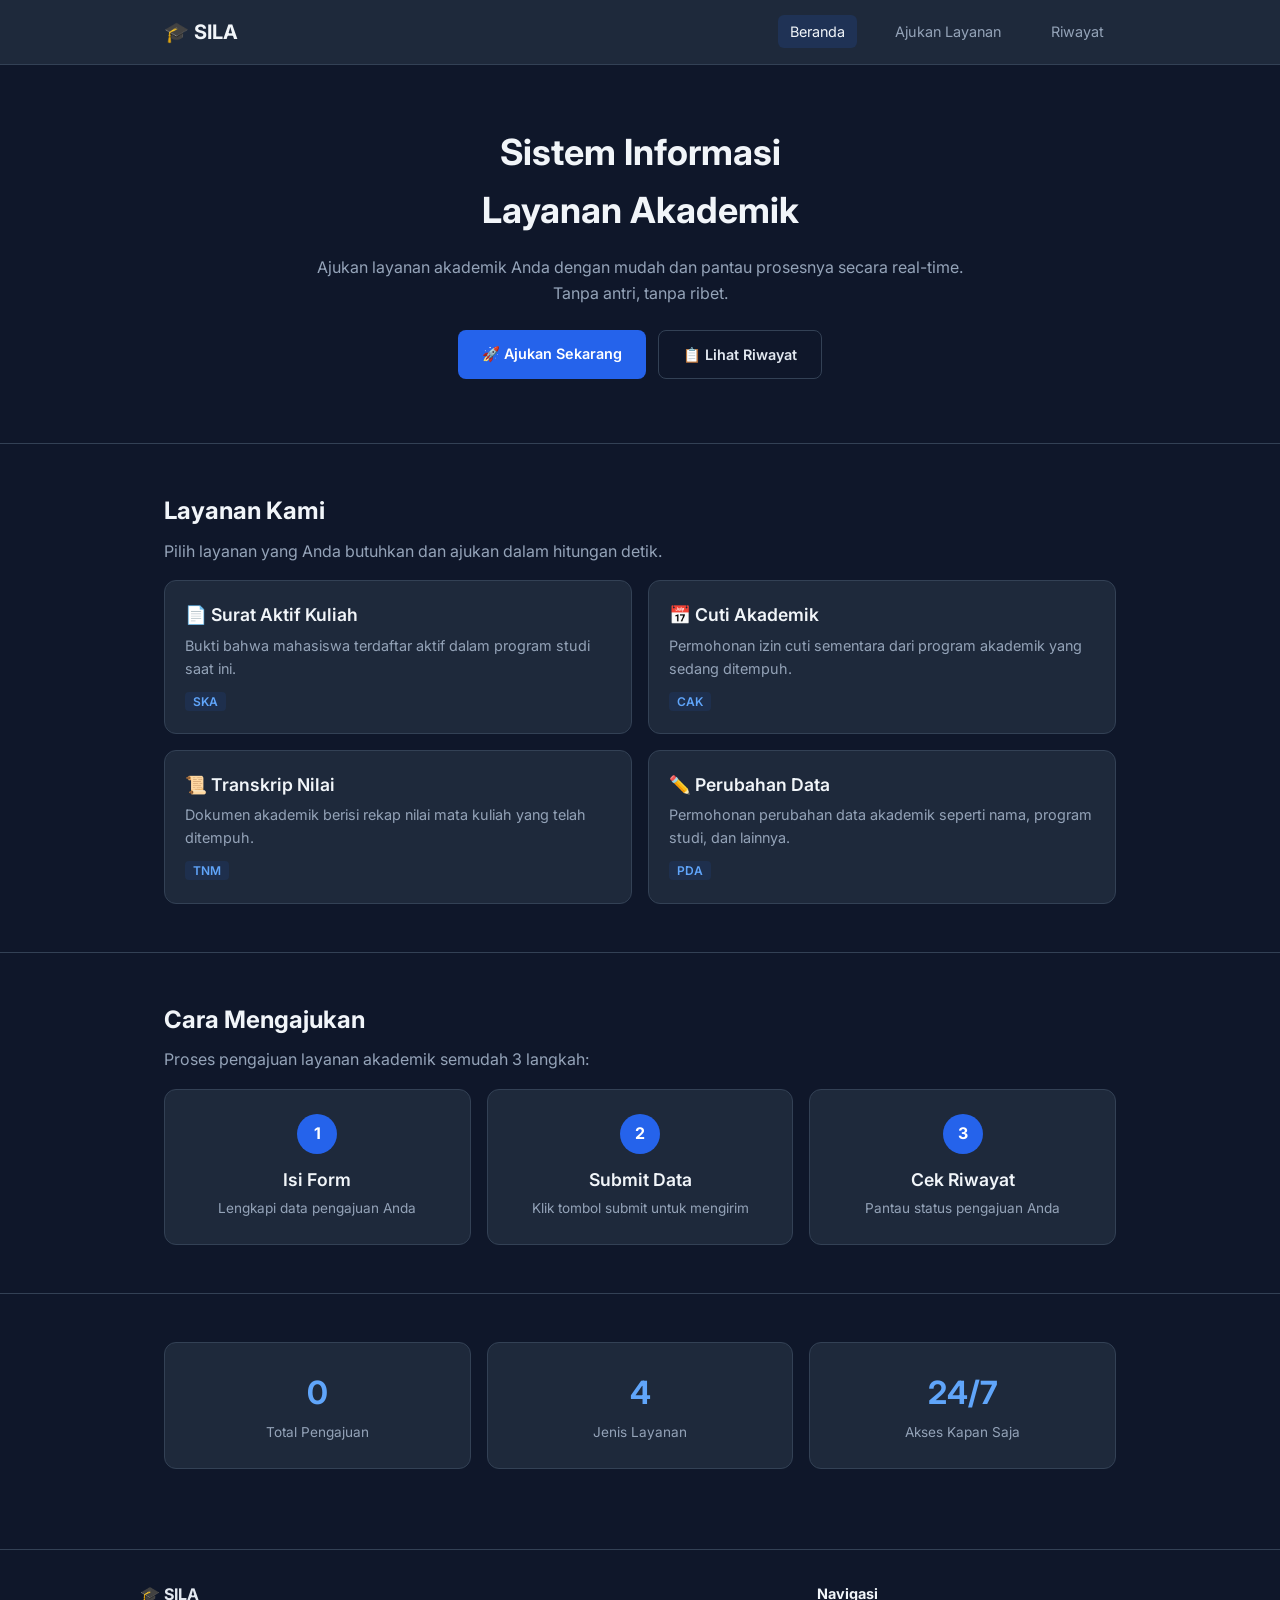
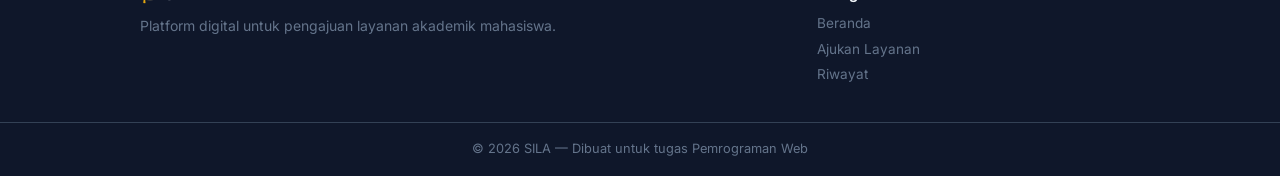
==== index.html @ 55ad385d "Setup Awal: Menambahkan file HTML dan CSS-M07" ====
<!DOCTYPE html>
<html lang="id">

<head>
    <meta charset="UTF-8">
    <meta name="viewport" content="width=device-width, initial-scale=1.0">
    <title>SILA — Sistem Informasi Layanan Akademik</title>
    <link rel="preconnect" href="https://fonts.googleapis.com">
    <link rel="preconnect" href="https://fonts.gstatic.com" crossorigin>
    <link href="https://fonts.googleapis.com/css2?family=Inter:wght@400;600;700&display=swap" rel="stylesheet">
    <link rel="stylesheet" href="css/style.css">
</head>

<body>

    <!-- Header & Navigasi -->
    <header class="navbar">
        <div class="container navbar-inner">
            <a href="index.html" class="logo">🎓 SILA</a>
            <input type="checkbox" id="navToggle" class="navToggle">
            <label for="navToggle" class="list-hamburger">
                <span></span>
                <span></span>
                <span></span>
            </label>
            <nav>
                <!-- Link -->
                <ul class="nav-menu">
                    <li><a href="index.html" class="active">Beranda</a></li>
                    <li><a href="layanan.html">Ajukan Layanan</a></li>
                    <li><a href="riwayat.html">Riwayat</a></li>
                </ul>
            </nav>
        </div>
    </header>

    <!-- KONTEN UTAMA -->
    <main>

        <!-- Section 1 : Hero -->
        <section class="hero">
            <div class="container">
                <h1>Sistem Informasi<br>Layanan Akademik</h1>
                <p>Ajukan layanan akademik Anda dengan mudah dan pantau prosesnya secara real-time.<br>Tanpa antri,
                    tanpa ribet.</p>

                <!-- Link Cepat -->
                <div class="hero-buttons">
                    <a href="layanan.html" class="btn btn-primary">🚀 Ajukan Sekarang</a>
                    <a href="riwayat.html" class="btn btn-outline">📋 Lihat Riwayat</a>
                </div>
            </div>
        </section>

        <!-- Section 2 : Daftar Layanan -->
        <section class="section">
            <div class="container">
                <h2>Layanan Kami</h2>
                <p class="section-desc">Pilih layanan yang Anda butuhkan dan ajukan dalam hitungan detik.</p>

                <!-- Article -->
                <div class="cards-grid">
                    <article class="card">
                        <h3>📄 Surat Aktif Kuliah</h3>
                        <p>Bukti bahwa mahasiswa terdaftar aktif dalam program studi saat ini.</p>
                        <span class="card-code">SKA</span>
                    </article>

                    <article class="card">
                        <h3>📅 Cuti Akademik</h3>
                        <p>Permohonan izin cuti sementara dari program akademik yang sedang ditempuh.</p>
                        <span class="card-code">CAK</span>
                    </article>

                    <article class="card">
                        <h3>📜 Transkrip Nilai</h3>
                        <p>Dokumen akademik berisi rekap nilai mata kuliah yang telah ditempuh.</p>
                        <span class="card-code">TNM</span>
                    </article>

                    <article class="card">
                        <h3>✏️ Perubahan Data</h3>
                        <p>Permohonan perubahan data akademik seperti nama, program studi, dan lainnya.</p>
                        <span class="card-code">PDA</span>
                    </article>
                </div>
            </div>
        </section>

        <!-- Section 3 : Cara Mengajukan -->
        <section class="section">
            <div class="container">
                <h2>Cara Mengajukan</h2>
                <p class="section-desc">Proses pengajuan layanan akademik semudah 3 langkah:</p>
                <div class="steps-grid">
                    <div class="step">
                        <div class="step-number">1</div>
                        <h3>Isi Form</h3>
                        <p>Lengkapi data pengajuan Anda</p>
                    </div>
                    <div class="step">
                        <div class="step-number">2</div>
                        <h3>Submit Data</h3>
                        <p>Klik tombol submit untuk mengirim</p>
                    </div>
                    <div class="step">
                        <div class="step-number">3</div>
                        <h3>Cek Riwayat</h3>
                        <p>Pantau status pengajuan Anda</p>
                    </div>
                </div>
            </div>
        </section>

        <!-- Section 4 : Statistik -->
        <section class="section">
            <div class="container">
                <div class="stats-grid">
                    <div class="stat">
                        <div class="stat-number">0</div>
                        <div class="stat-label">Total Pengajuan</div>
                    </div>
                    <div class="stat">
                        <div class="stat-number">4</div>
                        <div class="stat-label">Jenis Layanan</div>
                    </div>
                    <div class="stat">
                        <div class="stat-number">24/7</div>
                        <div class="stat-label">Akses Kapan Saja</div>
                    </div>
                </div>
            </div>
        </section>
    </main>
    <!-- Akhir Main -->

    <!-- FOOTER -->
    <footer class="footer">
        <div class="container footer-inner">
            <div>
                <strong>🎓 SILA</strong>
                <p>Platform digital untuk pengajuan layanan akademik mahasiswa.</p>
            </div>
            <div class="footer-nav">
                <h4>Navigasi</h4>
                <ul>
                    <li><a href="index.html">Beranda</a></li>
                    <li><a href="layanan.html">Ajukan Layanan</a></li>
                    <li><a href="riwayat.html">Riwayat</a></li>
                </ul>
            </div>
        </div>
        <div class="footer-bottom">
            <div class="container">
                <p>&copy; 2026 SILA — Dibuat untuk tugas Pemrograman Web</p>
            </div>
        </div>
    </footer>
</body>

</html>
---- css/style.css ----
/* ================================
   CSS DASAR — SILA
   ================================ */

* {
    margin: 0;
    padding: 0;
    box-sizing: border-box;
}

body {
    background-color: #0f172a;
    color: #e2e8f0;
    padding-top: 60px;
}

h1,
h2,
h3 {
    color: #f1f5f9;
}

a {
    color: #60a5fa;
    text-decoration: none;
}

a:hover {
    color: #93c5fd;
}

hr {
    border: none;
    border-top: 1px solid #334155;
}


/* ================================
   CSS LANJUTAN — SILA
   ================================ */

body {
    font-family: 'Inter', sans-serif;
    font-size: 16px;
    line-height: 1.6;
}

h1 {
    font-size: 2rem;
    font-weight: 700;
}

h2 {
    font-size: 1.5rem;
    font-weight: 700;
    margin-bottom: 8px;
}

h3 {
    font-size: 1.1rem;
    font-weight: 600;
    margin-bottom: 4px;
}

.section-desc {
    color: #94a3b8;
    margin-bottom: 16px;
}


/* ================================
   PAGE LAYOUT — SILA
   ================================ */

/* --------------------------------
   Container
   Membatasi lebar konten maksimum 1000px
   dan mengatur posisinya agar selalu
   di tengah halaman (margin: 0 auto).
   -------------------------------- */
.container {
    max-width: 1000px;
    margin: 0 auto;
    /* tengah horizontal */
    padding: 0 24px;
    /* ruang kiri & kanan */
}

/* --------------------------------
   Navbar (Bilah Navigasi) — menggunakan Flexbox
   Flexbox mengatur elemen anak secara baris (row).
   justify-content: space-between → logo kiri, nav kanan.
   align-items: center → sejajar secara vertikal.
   -------------------------------- */
.navbar {
    background-color: #1e293b;
    border-bottom: 1px solid #334155;
    padding: 16px 0;
    position: fixed;
    /* fungsinya biar menempel di layar */
    top: 0;
    left: 0;
    width: 100%;
    z-index: 1000;
}

.navbar-inner {
    display: flex;
    /* aktifkan flexbox */
    justify-content: space-between;
    /* logo vs menu berjauhan */
    align-items: center;
    /* sejajar vertikal */
}

/* Logo: teks brand di pojok kiri */
.logo {
    font-size: 1.25rem;
    font-weight: 700;
    color: #f1f5f9;
}

/* Link navigasi berwarna abu dan memberi jarak kiri */
nav a {
    margin-left: 16px;
    color: #94a3b8;
    font-size: 0.9rem;
}

/* Link aktif / hover jadi berwarna putih */
nav a:hover,
nav a.active {
    color: #f1f5f9;
}

/* --------------------------------
   Hero Section
   Bagian pembuka halaman yang mencolok,
   biasanya memuat judul besar dan tombol aksi.
   -------------------------------- */
.hero {
    padding: 64px 0;
    text-align: center;
    /* animasi M07 */
    Animation: fadeIn 0.6s ease;
}

.hero h1 {
    font-size: 2.25rem;
    /* = 36px, ukuran besar */
    margin-bottom: 16px;
}

.hero p {
    color: #94a3b8;
    margin-bottom: 24px;
}

/* --------------------------------
   Tombol (Buttons)
   .btn    → gaya dasar semua tombol.
   .btn-primary → tombol utama (biru, solid).
   .btn-outline → tombol sekunder (hanya border).
   -------------------------------- */
.hero-buttons {
    display: flex;
    justify-content: center;
    gap: 12px;
    /* jarak antar tombol */
}

.btn {
    display: inline-block;
    padding: 12px 24px;
    border-radius: 8px;
    font-size: 0.9rem;
    font-weight: 600;

    /* transisi m07 */
    transition: background-color 0.3s, color 0.3s, transform 0.2s;

}

/* Tombol solid biru */
.btn-primary {
    background-color: #2563eb;
    color: #fff;
}

.btn-primary:hover {
    background-color: #1d4ed8;
    /* biru lebih gelap saat hover */
    color: #fff;
}

/* Tombol outline (hanya border, tanpa background) */
.btn-outline {
    border: 1px solid #334155;
    color: #e2e8f0;
}

.btn-outline:hover {
    background-color: #1e293b;
    color: #f1f5f9;
}

/* Blok konten dengan garis atas sebagai pemisah antar section */
.section {
    padding: 48px 0;
    border-top: 1px solid #334155;
}

/* --------------------------------
   Cards Grid — menggunakan CSS Grid
   grid-template-columns: 1fr 1fr → 2 kolom sama lebar.
   gap: jarak antar kartu.
   -------------------------------- */
.cards-grid {
    display: grid;
    grid-template-columns: 1fr 1fr;
    /* 2 kolom */
    gap: 16px;
    margin-top: 16px;
}

/* Kartu individual */
.card {
    background-color: #1e293b;
    border: 1px solid #334155;
    border-radius: 12px;
    padding: 20px;

    /* transisi m07 */
    transition: border-color 0.3s, transform 0.2s;
}

.card:hover {
    background-color: #475569;
    transform: translateY(-2px);
    /* menggeser sedikit ke atas (melayang) */
}


.card p {
    color: #94a3b8;
    font-size: 0.9rem;
    margin-bottom: 8px;
}

/* Badge kode kecil berwarna biru di dalam kartu */
.card-code {
    font-size: 0.75rem;
    font-weight: 600;
    color: #60a5fa;
    background-color: rgba(37, 99, 235, 0.1);
    /* biru transparan */
    padding: 2px 8px;
    border-radius: 4px;
}

/* --------------------------------
   Steps Grid — menggunakan Flexbox
   flex: 1 berarti setiap .step mengambil
   lebar yang sama (membagi ruang secara merata).
   -------------------------------- */
.steps-grid {
    display: flex;
    gap: 16px;
    margin-top: 16px;
}

.step {
    flex: 1;
    /* lebar sama rata */
    text-align: center;
    background-color: #1e293b;
    border: 1px solid #334155;
    border-radius: 12px;
    padding: 24px 16px;
}

/* Lingkaran nomor langkah berwarna biru */
.step-number {
    width: 40px;
    height: 40px;
    background-color: #2563eb;
    color: #fff;
    border-radius: 50%;
    /* membuat kotak jadi lingkaran */
    display: flex;
    align-items: center;
    justify-content: center;
    font-weight: 700;
    margin: 0 auto 12px;
    /* tengah horizontal + jarak bawah */
}

.step p {
    color: #94a3b8;
    font-size: 0.85rem;
}

/* --------------------------------
   Stats Grid — Flexbox
   Untuk menampilkan statistik angka
   secara berdampingan.
   -------------------------------- */
.stats-grid {
    display: flex;
    gap: 16px;
}

.stat {
    flex: 1;
    text-align: center;
    background-color: #1e293b;
    border: 1px solid #334155;
    border-radius: 12px;
    padding: 24px;
}

/* Angka statistik besar berwarna biru */
.stat-number {
    font-size: 2rem;
    font-weight: 700;
    color: #60a5fa;
}

.stat-label {
    color: #94a3b8;
    font-size: 0.85rem;
    margin-top: 4px;
}

/* --------------------------------
   Footer — menggunakan CSS Grid
   grid-template-columns: 2fr 1fr →
   kolom kiri 2x lebih lebar dari kolom kanan
   (2/3 vs 1/3 lebar total).
   -------------------------------- */
.footer {
    border-top: 1px solid #334155;
    margin-top: 32px;
}

.footer-inner {
    display: grid;
    grid-template-columns: 2fr 1fr;
    /* 2 kolom tidak sama */
    gap: 32px;
    padding: 32px 0;
}

.footer-inner p {
    color: #64748b;
    font-size: 0.875rem;
    margin-top: 8px;
}

.footer-inner h4 {
    color: #f1f5f9;
    margin-bottom: 8px;
    font-size: 0.9rem;
}

/* Link di footer tampil sebagai block (baris baru per link) */
.footer-inner a {
    display: block;
    color: #64748b;
    font-size: 0.85rem;
    margin-bottom: 4px;
}

.footer-inner a:hover {
    color: #93c5fd;
}

/* Baris paling bawah footer (copyright) */
.footer-bottom {
    border-top: 1px solid #334155;
    padding: 16px 0;
    text-align: center;
}

.footer-bottom p {
    font-size: 0.8rem;
    color: #64748b;
}

/* STRUKTUR NAVIGASI dan MENU */
/* =========================== */
.nav-menu {
    list-style: none;
    display: flex;
    gap: 10px;
}

/* tampilan menu tiap link menu */
.nav-menu li a {
    color: #94a3b8;
    font-size: 0.9rem;
    border-radius: 6px;
    padding: 8px 12px;
}

.nav-menu li a:hover {
    color: #f1f5f9;
    background-color: rgba(255, 255, 255, 0.05);
    /* Latar sedikit terang */
}

/* link yang aktif, bg biru redup */
.nav-menu li a.active {
    color: #f1f5f9;
    background-color: rgba(37, 99, 235, 0.15);


}

/* footer nav list */
.footer-nav ul {
    list-style: none;
}

.footer-nav ul li {
    margin-bottom: 4px;
}

.footer-nav ul li a {
    color: #64748b;
    font-size: 0.85rem;
}

.footer-nav ul li a:hover {
    color: #93c5fd;
}

/* list menu - hamburger style */

/*  menghapus/menyembunyikan sheckbox input dalam tampilan Hamburger  */
.navToggle {
    display: none;
}

.list-hamburger {
    /* hilang di tampilan desktop */
    display: none;
    flex-direction: column;
    gap: 5px;
    cursor: pointer;
    padding: 4px;
}

.list-hamburger span {
    display: block;
    width: 24px;
    height: 4px;
    background-color: #f1f5f9;
    border-radius: 2px;
}

/* mengatur tampilan layar menu */
@media (max-width: 768px) {
    .navbar-inner {
        flex-wrap: wrap;
    }

    .list-hamburger {
        display: flex;
    }

    nav {
        width: 100%;
        order: 3;
    }

    .nav-menu {
        display: none;
        flex-direction: column;
        gap: 0;
        width: 100%;
        padding: 8px 0;
        border-top: 1px solid #334155;
        margin-top: 12px;
    }

    .nav-menu li a {
        display: block;
        padding: 10px 0;
        border-radius: 0;
    }

    .navToggle:checked~nav .nav-menu {
        display: flex;
    }


    /* PRAKTEK  M07 */
    .nav-menu {
        gap: 4px;
    }

    /* JUDUL HERO lebih kecil saat layar kecil */
    .hero h1 {
        font-size: 1.5rem;
        /* dari 2.25 rem jadi 1.5 rem */
    }

    /* tombol berubah menjadi vertikal dari atas ke bawah */
    .hero-buttons {
        flex-direction: column;
        align-items: center;
    }

    /* card dari 2 kolom jadi 1 kolom, alias satu baris aja */
    .cards-grid {
        grid-template-columns: 1fr;
    }

    /* step dan statistik berubah menjadi vertikal */
    .steps-grid,
    .stats-grid {
        flex-direction: column;

    }

    /* footer dari 2 kolom menjadi 1 kolom */
    .footer-inner {
        grid-template-columns: 1fr;
        gap: 24px;
        text-align: center;

    }
}

/* responsive layar - ukuran layar kecill di phone  
judul lebih kecill dan tombol lebar*/
@media (max-width:480px) {
    .hero h1 {
        font-size: 1.25rem;
    }

    .btn {
        width: 100%;
        text-align: center;
    }

}

/* ANIMASI SECTION HERO */
/* animasi fadeIN */
/* from itu posisi awal 9tersembunyi, begeser ke bawah */
/* posisi akhir (to) terlihat, posisi normal */
@keyframes fadeIn {
    from {
        opacity: 0;
        transform: translateY(20px);
        /* geser 20px ke bawah */
    }

    to {
        opacity: 1;
        transform: translateY(0);
        /* posisi normal */
    }

}
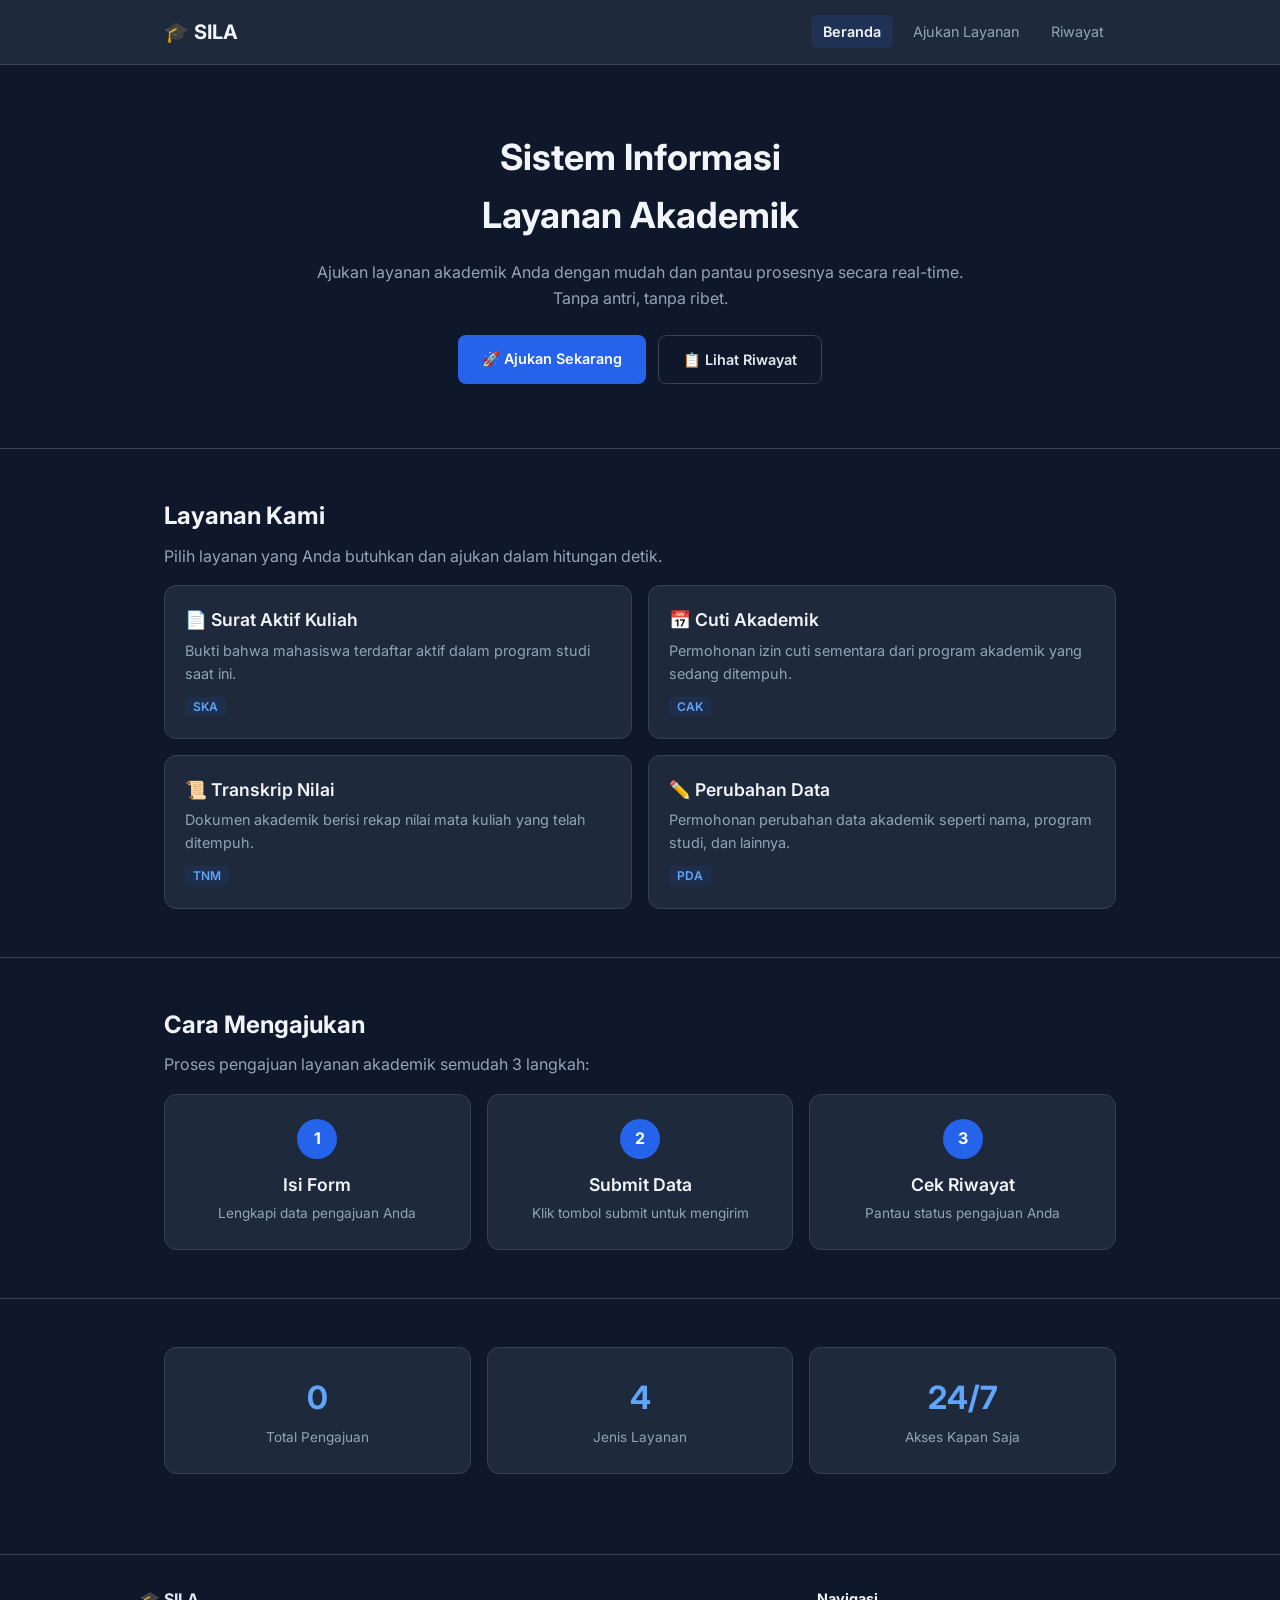
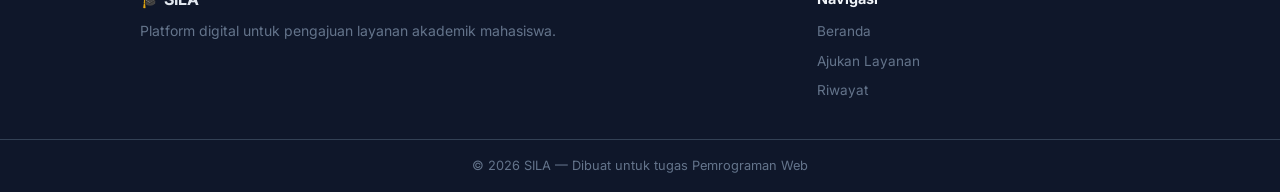
==== commit 4ca4a1d1: "m13- JS lanjutan DOM" ====
--- a/index.html
+++ b/index.html
@@ -13,18 +13,17 @@
 
 <body>
 
-    <!-- Header & Navigasi -->
+    <!-- HEADER & NAVIGASI -->
     <header class="navbar">
         <div class="container navbar-inner">
             <a href="index.html" class="logo">🎓 SILA</a>
-            <input type="checkbox" id="navToggle" class="navToggle">
-            <label for="navToggle" class="list-hamburger">
+            <input type="checkbox" id="navToggle" class="nav-toggle">
+            <label for="navToggle" class="hamburger">
                 <span></span>
                 <span></span>
                 <span></span>
             </label>
             <nav>
-                <!-- Link -->
                 <ul class="nav-menu">
                     <li><a href="index.html" class="active">Beranda</a></li>
                     <li><a href="layanan.html">Ajukan Layanan</a></li>
@@ -34,17 +33,14 @@
         </div>
     </header>
 
-    <!-- KONTEN UTAMA -->
     <main>
 
-        <!-- Section 1 : Hero -->
+        <!-- Hero -->
         <section class="hero">
             <div class="container">
                 <h1>Sistem Informasi<br>Layanan Akademik</h1>
                 <p>Ajukan layanan akademik Anda dengan mudah dan pantau prosesnya secara real-time.<br>Tanpa antri,
                     tanpa ribet.</p>
-
-                <!-- Link Cepat -->
                 <div class="hero-buttons">
                     <a href="layanan.html" class="btn btn-primary">🚀 Ajukan Sekarang</a>
                     <a href="riwayat.html" class="btn btn-outline">📋 Lihat Riwayat</a>
@@ -52,32 +48,27 @@
             </div>
         </section>
 
-        <!-- Section 2 : Daftar Layanan -->
+        <!-- Daftar Layanan -->
         <section class="section">
             <div class="container">
                 <h2>Layanan Kami</h2>
                 <p class="section-desc">Pilih layanan yang Anda butuhkan dan ajukan dalam hitungan detik.</p>
-
-                <!-- Article -->
                 <div class="cards-grid">
                     <article class="card">
                         <h3>📄 Surat Aktif Kuliah</h3>
                         <p>Bukti bahwa mahasiswa terdaftar aktif dalam program studi saat ini.</p>
                         <span class="card-code">SKA</span>
                     </article>
-
                     <article class="card">
                         <h3>📅 Cuti Akademik</h3>
                         <p>Permohonan izin cuti sementara dari program akademik yang sedang ditempuh.</p>
                         <span class="card-code">CAK</span>
                     </article>
-
                     <article class="card">
                         <h3>📜 Transkrip Nilai</h3>
                         <p>Dokumen akademik berisi rekap nilai mata kuliah yang telah ditempuh.</p>
                         <span class="card-code">TNM</span>
                     </article>
-
                     <article class="card">
                         <h3>✏️ Perubahan Data</h3>
                         <p>Permohonan perubahan data akademik seperti nama, program studi, dan lainnya.</p>
@@ -87,7 +78,7 @@
             </div>
         </section>
 
-        <!-- Section 3 : Cara Mengajukan -->
+        <!-- Cara Mengajukan -->
         <section class="section">
             <div class="container">
                 <h2>Cara Mengajukan</h2>
@@ -112,7 +103,7 @@
             </div>
         </section>
 
-        <!-- Section 4 : Statistik -->
+        <!-- Statistik -->
         <section class="section">
             <div class="container">
                 <div class="stats-grid">
@@ -131,8 +122,8 @@
                 </div>
             </div>
         </section>
+
     </main>
-    <!-- Akhir Main -->
 
     <!-- FOOTER -->
     <footer class="footer">
@@ -156,6 +147,7 @@
             </div>
         </div>
     </footer>
+
 </body>
 
 </html>
--- a/css/style.css
+++ b/css/style.css
@@ -11,7 +11,6 @@
 body {
     background-color: #0f172a;
     color: #e2e8f0;
-    padding-top: 60px;
 }
 
 h1,
@@ -72,82 +71,37 @@
    PAGE LAYOUT — SILA
    ================================ */
 
-/* --------------------------------
-   Container
-   Membatasi lebar konten maksimum 1000px
-   dan mengatur posisinya agar selalu
-   di tengah halaman (margin: 0 auto).
-   -------------------------------- */
 .container {
     max-width: 1000px;
     margin: 0 auto;
-    /* tengah horizontal */
     padding: 0 24px;
-    /* ruang kiri & kanan */
-}
-
-/* --------------------------------
-   Navbar (Bilah Navigasi) — menggunakan Flexbox
-   Flexbox mengatur elemen anak secara baris (row).
-   justify-content: space-between → logo kiri, nav kanan.
-   align-items: center → sejajar secara vertikal.
-   -------------------------------- */
+}
+
 .navbar {
     background-color: #1e293b;
     border-bottom: 1px solid #334155;
     padding: 16px 0;
-    position: fixed;
-    /* fungsinya biar menempel di layar */
-    top: 0;
-    left: 0;
-    width: 100%;
-    z-index: 1000;
 }
 
 .navbar-inner {
     display: flex;
-    /* aktifkan flexbox */
     justify-content: space-between;
-    /* logo vs menu berjauhan */
     align-items: center;
-    /* sejajar vertikal */
-}
-
-/* Logo: teks brand di pojok kiri */
+}
+
 .logo {
     font-size: 1.25rem;
     font-weight: 700;
     color: #f1f5f9;
 }
 
-/* Link navigasi berwarna abu dan memberi jarak kiri */
-nav a {
-    margin-left: 16px;
-    color: #94a3b8;
-    font-size: 0.9rem;
-}
-
-/* Link aktif / hover jadi berwarna putih */
-nav a:hover,
-nav a.active {
-    color: #f1f5f9;
-}
-
-/* --------------------------------
-   Hero Section
-   Bagian pembuka halaman yang mencolok,
-   biasanya memuat judul besar dan tombol aksi.
-   -------------------------------- */
 .hero {
     padding: 64px 0;
     text-align: center;
-    /* animasi M07 */
-    Animation: fadeIn 0.6s ease;
 }
 
 .hero h1 {
     font-size: 2.25rem;
-    /* = 36px, ukuran besar */
     margin-bottom: 16px;
 }
 
@@ -156,17 +110,10 @@
     margin-bottom: 24px;
 }
 
-/* --------------------------------
-   Tombol (Buttons)
-   .btn    → gaya dasar semua tombol.
-   .btn-primary → tombol utama (biru, solid).
-   .btn-outline → tombol sekunder (hanya border).
-   -------------------------------- */
 .hero-buttons {
     display: flex;
     justify-content: center;
     gap: 12px;
-    /* jarak antar tombol */
 }
 
 .btn {
@@ -175,13 +122,9 @@
     border-radius: 8px;
     font-size: 0.9rem;
     font-weight: 600;
-
-    /* transisi m07 */
     transition: background-color 0.3s, color 0.3s, transform 0.2s;
-
-}
-
-/* Tombol solid biru */
+}
+
 .btn-primary {
     background-color: #2563eb;
     color: #fff;
@@ -189,11 +132,10 @@
 
 .btn-primary:hover {
     background-color: #1d4ed8;
-    /* biru lebih gelap saat hover */
     color: #fff;
-}
-
-/* Tombol outline (hanya border, tanpa background) */
+    transform: translateY(-2px);
+}
+
 .btn-outline {
     border: 1px solid #334155;
     color: #e2e8f0;
@@ -202,44 +144,33 @@
 .btn-outline:hover {
     background-color: #1e293b;
     color: #f1f5f9;
-}
-
-/* Blok konten dengan garis atas sebagai pemisah antar section */
+    transform: translateY(-2px);
+}
+
 .section {
     padding: 48px 0;
     border-top: 1px solid #334155;
 }
 
-/* --------------------------------
-   Cards Grid — menggunakan CSS Grid
-   grid-template-columns: 1fr 1fr → 2 kolom sama lebar.
-   gap: jarak antar kartu.
-   -------------------------------- */
 .cards-grid {
     display: grid;
     grid-template-columns: 1fr 1fr;
-    /* 2 kolom */
     gap: 16px;
     margin-top: 16px;
 }
 
-/* Kartu individual */
 .card {
     background-color: #1e293b;
     border: 1px solid #334155;
     border-radius: 12px;
     padding: 20px;
-
-    /* transisi m07 */
     transition: border-color 0.3s, transform 0.2s;
 }
 
 .card:hover {
-    background-color: #475569;
+    border-color: #475569;
     transform: translateY(-2px);
-    /* menggeser sedikit ke atas (melayang) */
-}
-
+}
 
 .card p {
     color: #94a3b8;
@@ -247,22 +178,15 @@
     margin-bottom: 8px;
 }
 
-/* Badge kode kecil berwarna biru di dalam kartu */
 .card-code {
     font-size: 0.75rem;
     font-weight: 600;
     color: #60a5fa;
     background-color: rgba(37, 99, 235, 0.1);
-    /* biru transparan */
     padding: 2px 8px;
     border-radius: 4px;
 }
 
-/* --------------------------------
-   Steps Grid — menggunakan Flexbox
-   flex: 1 berarti setiap .step mengambil
-   lebar yang sama (membagi ruang secara merata).
-   -------------------------------- */
 .steps-grid {
     display: flex;
     gap: 16px;
@@ -271,28 +195,29 @@
 
 .step {
     flex: 1;
-    /* lebar sama rata */
     text-align: center;
     background-color: #1e293b;
     border: 1px solid #334155;
     border-radius: 12px;
     padding: 24px 16px;
-}
-
-/* Lingkaran nomor langkah berwarna biru */
+    transition: border-color 0.3s;
+}
+
+.step:hover {
+    border-color: #475569;
+}
+
 .step-number {
     width: 40px;
     height: 40px;
     background-color: #2563eb;
     color: #fff;
     border-radius: 50%;
-    /* membuat kotak jadi lingkaran */
     display: flex;
     align-items: center;
     justify-content: center;
     font-weight: 700;
     margin: 0 auto 12px;
-    /* tengah horizontal + jarak bawah */
 }
 
 .step p {
@@ -300,11 +225,6 @@
     font-size: 0.85rem;
 }
 
-/* --------------------------------
-   Stats Grid — Flexbox
-   Untuk menampilkan statistik angka
-   secara berdampingan.
-   -------------------------------- */
 .stats-grid {
     display: flex;
     gap: 16px;
@@ -319,7 +239,6 @@
     padding: 24px;
 }
 
-/* Angka statistik besar berwarna biru */
 .stat-number {
     font-size: 2rem;
     font-weight: 700;
@@ -332,12 +251,6 @@
     margin-top: 4px;
 }
 
-/* --------------------------------
-   Footer — menggunakan CSS Grid
-   grid-template-columns: 2fr 1fr →
-   kolom kiri 2x lebih lebar dari kolom kanan
-   (2/3 vs 1/3 lebar total).
-   -------------------------------- */
 .footer {
     border-top: 1px solid #334155;
     margin-top: 32px;
@@ -346,7 +259,6 @@
 .footer-inner {
     display: grid;
     grid-template-columns: 2fr 1fr;
-    /* 2 kolom tidak sama */
     gap: 32px;
     padding: 32px 0;
 }
@@ -363,19 +275,6 @@
     font-size: 0.9rem;
 }
 
-/* Link di footer tampil sebagai block (baris baru per link) */
-.footer-inner a {
-    display: block;
-    color: #64748b;
-    font-size: 0.85rem;
-    margin-bottom: 4px;
-}
-
-.footer-inner a:hover {
-    color: #93c5fd;
-}
-
-/* Baris paling bawah footer (copyright) */
 .footer-bottom {
     border-top: 1px solid #334155;
     padding: 16px 0;
@@ -387,37 +286,36 @@
     color: #64748b;
 }
 
-/* STRUKTUR NAVIGASI dan MENU */
-/* =========================== */
+
+/* ================================
+   STRUKTUR NAVIGASI & MENU — SILA
+   ================================ */
+
 .nav-menu {
     list-style: none;
     display: flex;
-    gap: 10px;
-}
-
-/* tampilan menu tiap link menu */
+    gap: 8px;
+}
+
 .nav-menu li a {
     color: #94a3b8;
     font-size: 0.9rem;
+    padding: 8px 12px;
     border-radius: 6px;
-    padding: 8px 12px;
+    transition: color 0.3s, background-color 0.3s;
 }
 
 .nav-menu li a:hover {
     color: #f1f5f9;
     background-color: rgba(255, 255, 255, 0.05);
-    /* Latar sedikit terang */
-}
-
-/* link yang aktif, bg biru redup */
+}
+
 .nav-menu li a.active {
     color: #f1f5f9;
+    font-weight: 600;
     background-color: rgba(37, 99, 235, 0.15);
-
-
-}
-
-/* footer nav list */
+}
+
 .footer-nav ul {
     list-style: none;
 }
@@ -429,21 +327,43 @@
 .footer-nav ul li a {
     color: #64748b;
     font-size: 0.85rem;
+    transition: color 0.3s;
 }
 
 .footer-nav ul li a:hover {
     color: #93c5fd;
 }
 
-/* list menu - hamburger style */
-
-/*  menghapus/menyembunyikan sheckbox input dalam tampilan Hamburger  */
-.navToggle {
+
+/* ================================
+   MEDIA QUERY & RESPONSIF — SILA
+   ================================ */
+
+/* Animasi */
+@keyframes fadeIn {
+    from {
+        opacity: 0;
+        transform: translateY(20px);
+    }
+
+    to {
+        opacity: 1;
+        transform: translateY(0);
+    }
+}
+
+.hero {
+    animation: fadeIn 0.6s ease;
+}
+
+
+
+/* Hamburger */
+.nav-toggle {
     display: none;
 }
 
-.list-hamburger {
-    /* hilang di tampilan desktop */
+.hamburger {
     display: none;
     flex-direction: column;
     gap: 5px;
@@ -451,21 +371,34 @@
     padding: 4px;
 }
 
-.list-hamburger span {
+.hamburger span {
     display: block;
     width: 24px;
-    height: 4px;
+    height: 3px;
     background-color: #f1f5f9;
     border-radius: 2px;
-}
-
-/* mengatur tampilan layar menu */
+    transition: transform 0.3s, opacity 0.3s;
+}
+
+.nav-toggle:checked~label .hamburger span:nth-child(1) {
+    transform: translateY(8px) rotate(45deg);
+}
+
+.nav-toggle:checked~label .hamburger span:nth-child(2) {
+    opacity: 0;
+}
+
+.nav-toggle:checked~label .hamburger span:nth-child(3) {
+    transform: translateY(-8px) rotate(-45deg);
+}
+
+/* Tablet & Mobile */
 @media (max-width: 768px) {
     .navbar-inner {
         flex-wrap: wrap;
     }
 
-    .list-hamburger {
+    .hamburger {
         display: flex;
     }
 
@@ -490,52 +423,43 @@
         border-radius: 0;
     }
 
-    .navToggle:checked~nav .nav-menu {
+    .nav-toggle:checked~nav .nav-menu {
         display: flex;
     }
 
-
-    /* PRAKTEK  M07 */
     .nav-menu {
         gap: 4px;
     }
 
-    /* JUDUL HERO lebih kecil saat layar kecil */
     .hero h1 {
         font-size: 1.5rem;
-        /* dari 2.25 rem jadi 1.5 rem */
-    }
-
-    /* tombol berubah menjadi vertikal dari atas ke bawah */
+    }
+
     .hero-buttons {
         flex-direction: column;
         align-items: center;
     }
 
-    /* card dari 2 kolom jadi 1 kolom, alias satu baris aja */
     .cards-grid {
         grid-template-columns: 1fr;
     }
 
-    /* step dan statistik berubah menjadi vertikal */
-    .steps-grid,
+    .steps-grid {
+        flex-direction: column;
+    }
+
     .stats-grid {
         flex-direction: column;
-
-    }
-
-    /* footer dari 2 kolom menjadi 1 kolom */
+    }
+
     .footer-inner {
         grid-template-columns: 1fr;
         gap: 24px;
-        text-align: center;
-
-    }
-}
-
-/* responsive layar - ukuran layar kecill di phone  
-judul lebih kecill dan tombol lebar*/
-@media (max-width:480px) {
+    }
+}
+
+/* Small Mobile */
+@media (max-width: 480px) {
     .hero h1 {
         font-size: 1.25rem;
     }
@@ -545,23 +469,272 @@
         text-align: center;
     }
 
-}
-
-/* ANIMASI SECTION HERO */
-/* animasi fadeIN */
-/* from itu posisi awal 9tersembunyi, begeser ke bawah */
-/* posisi akhir (to) terlihat, posisi normal */
-@keyframes fadeIn {
-    from {
-        opacity: 0;
-        transform: translateY(20px);
-        /* geser 20px ke bawah */
-    }
-
-    to {
-        opacity: 1;
-        transform: translateY(0);
-        /* posisi normal */
-    }
-
+    .form-row {
+        grid-template-columns: 1fr;
+    }
+}
+
+
+/* ================================
+   FORMS — SILA
+   ================================ */
+
+.form-card {
+    max-width: 640px;
+    margin: 0 auto;
+}
+
+fieldset {
+    border: 1px solid #334155;
+    border-radius: 12px;
+    padding: 24px;
+    background-color: #1e293b;
+}
+
+legend {
+    font-size: 1.1rem;
+    font-weight: 600;
+    color: #f1f5f9;
+    padding: 0 8px;
+}
+
+.form-group {
+    margin-bottom: 16px;
+}
+
+.form-group label {
+    display: block;
+    font-size: 0.875rem;
+    font-weight: 600;
+    color: #e2e8f0;
+    margin-bottom: 6px;
+}
+
+.form-group input,
+.form-group select,
+.form-group textarea {
+    width: 100%;
+    padding: 10px 14px;
+    background-color: #0f172a;
+    border: 1px solid #334155;
+    border-radius: 8px;
+    color: #e2e8f0;
+    font-family: inherit;
+    font-size: 0.9rem;
+    outline: none;
+    transition: border-color 0.3s;
+}
+
+.form-group input:focus,
+.form-group select:focus,
+.form-group textarea:focus {
+    border-color: #2563eb;
+}
+
+.form-group input::placeholder,
+.form-group textarea::placeholder {
+    color: #64748b;
+}
+
+.form-group select {
+    cursor: pointer;
+}
+
+.form-group textarea {
+    resize: vertical;
+    min-height: 80px;
+}
+
+.form-row {
+    display: grid;
+    grid-template-columns: 1fr 1fr;
+    gap: 16px;
+}
+
+.form-actions {
+    display: flex;
+    gap: 12px;
+    margin-top: 24px;
+}
+
+.form-actions .btn {
+    cursor: pointer;
+    border: none;
+    font-family: inherit;
+}
+
+.form-actions .btn-outline {
+    border: 1px solid #334155;
+    background: none;
+}
+
+
+/* ================================
+   TABLES — SILA
+   ================================ */
+
+.table-responsive {
+    width: 100%;
+    overflow-x: auto;
+    -webkit-overflow-scrolling: touch;
+}
+
+.data-table {
+    width: 100%;
+    border-collapse: collapse;
+    margin-top: 16px;
+    min-width: 600px;
+}
+
+.data-table caption {
+    text-align: left;
+    font-size: 0.85rem;
+    color: #64748b;
+    margin-bottom: 12px;
+}
+
+.data-table th,
+.data-table td {
+    padding: 12px 16px;
+    text-align: left;
+    border-bottom: 1px solid #334155;
+}
+
+.data-table th {
+    background-color: #1e293b;
+    color: #f1f5f9;
+    font-size: 0.85rem;
+    font-weight: 600;
+    text-transform: uppercase;
+    letter-spacing: 0.5px;
+}
+
+.data-table td {
+    color: #94a3b8;
+    font-size: 0.9rem;
+}
+
+/* Zebra Stripes */
+.data-table tbody tr:nth-child(even) {
+    background-color: rgba(30, 41, 59, 0.5);
+}
+
+/* Hover */
+.data-table tbody tr:hover {
+    background-color: #1e293b;
+}
+
+@media (max-width: 768px) {
+    .data-table {
+        font-size: 0.8rem;
+    }
+
+    .data-table th,
+    .data-table td {
+        padding: 8px 10px;
+    }
+}
+
+
+/* ================================
+   JAVASCRIPT LANJUTAN — SILA
+   CSS untuk elemen dinamis yang dihasilkan
+   atau dikendalikan oleh JavaScript.
+   ================================ */
+
+/* --------------------------------
+   Form Error
+   Elemen untuk menampilkan pesan error
+   validasi form secara real-time (tanpa alert).
+   min-height: menjaga layout tidak melompat
+   saat pesan error muncul/hilang.
+   -------------------------------- */
+.form-error {
+    color: #f87171;
+    /* warna merah terang */
+    font-size: 0.875rem;
+    margin-bottom: 12px;
+    min-height: 20px;
+    /* tinggi minimum agar layout stabil */
+}
+
+/* --------------------------------
+   Toolbar
+   Baris atas tabel yang berisi teks info
+   (jumlah data) dan tombol aksi (hapus semua).
+   Menggunakan Flexbox dengan elemen berjauhan.
+   -------------------------------- */
+.toolbar {
+    display: flex;
+    justify-content: space-between;
+    /* kiri: info, kanan: tombol */
+    align-items: center;
+    margin-bottom: 16px;
+    color: #94a3b8;
+    font-size: 0.9rem;
+}
+
+/* --------------------------------
+   Empty State
+   Tampilan yang muncul saat tabel kosong
+   (belum ada data yang diinput).
+   -------------------------------- */
+.empty-state {
+    text-align: center;
+    padding: 48px 0;
+    color: #64748b;
+}
+
+.empty-state p {
+    font-size: 1.1rem;
+    margin-bottom: 16px;
+}
+
+/* --------------------------------
+   Tombol Edit & Hapus (Per Baris)
+   Tombol kecil yang muncul di setiap baris tabel,
+   dibuat oleh JavaScript secara dinamis.
+   .btn-edit  → border biru, teks biru
+   .btn-hapus → border merah, teks merah
+   Saat hover: background terisi warna penuh.
+   -------------------------------- */
+
+/* Tombol Edit: outline biru */
+.btn-edit {
+    background: none;
+    border: 1px solid #60a5fa;
+    /* biru muda */
+    color: #60a5fa;
+    padding: 4px 12px;
+    border-radius: 6px;
+    font-size: 0.8rem;
+    cursor: pointer;
+    transition: background-color 0.3s, color 0.3s;
+    margin-right: 4px;
+}
+
+/* Saat hover: background penuh biru, teks gelap */
+.btn-edit:hover {
+    background-color: #60a5fa;
+    color: #0f172a;
+    /* kontras teks di background biru */
+}
+
+/* Tombol Hapus: outline merah */
+.btn-hapus {
+    background: none;
+    border: 1px solid #f87171;
+    /* merah muda */
+    color: #f87171;
+    padding: 4px 12px;
+    border-radius: 6px;
+    font-size: 0.8rem;
+    cursor: pointer;
+    transition: background-color 0.3s, color 0.3s;
+}
+
+/* Saat hover: background penuh merah, teks gelap */
+.btn-hapus:hover {
+    background-color: #f87171;
+    color: #0f172a;
 }
